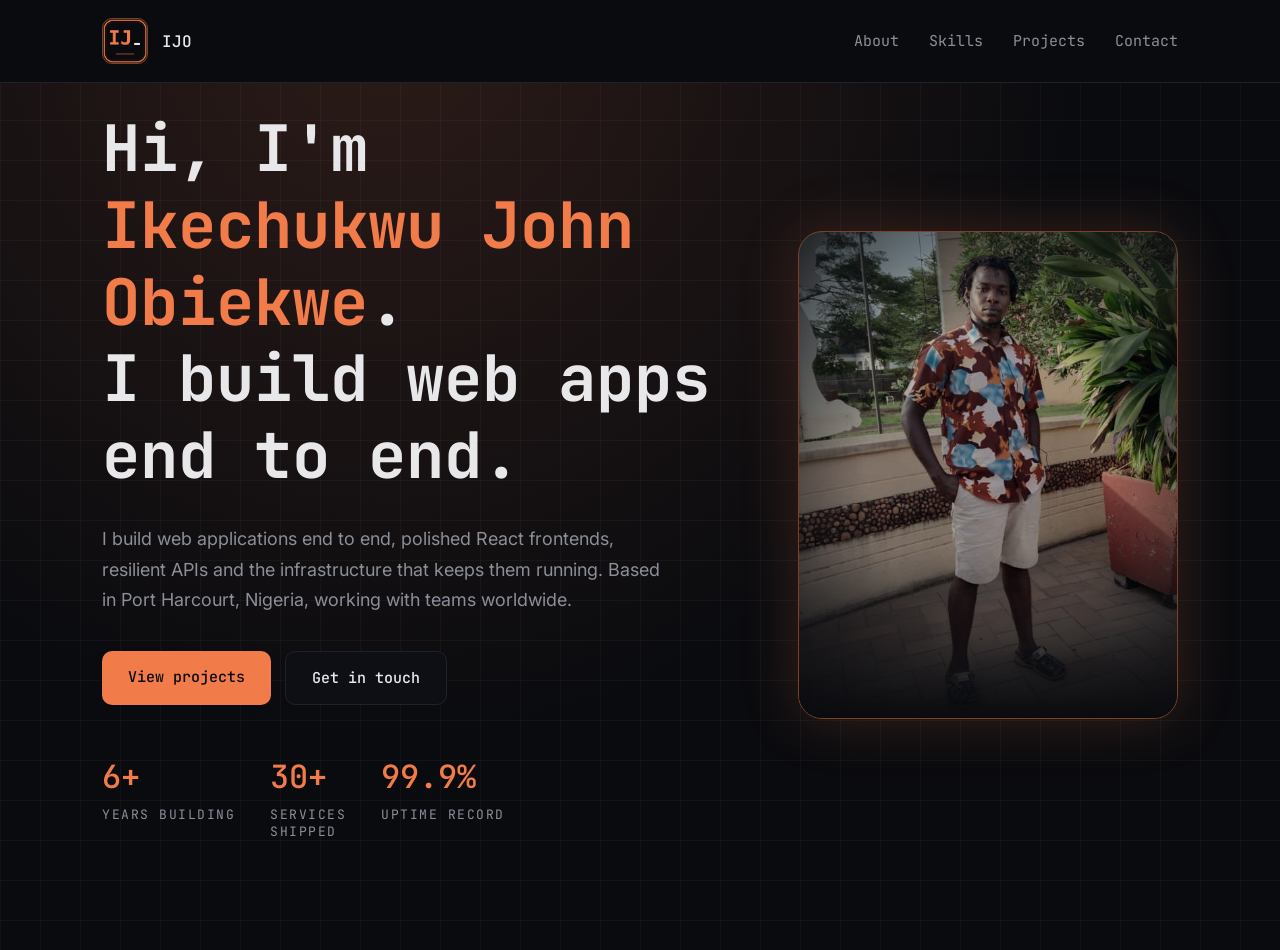
==== index.html @ 524686c5 "first commit" ====
<!DOCTYPE html>
<html lang="en">

<head>
    <meta charset="UTF-8">
    <meta name="viewport" content="width=device-width, initial-scale=1.0">
    <title>My Portfolio</title>

    <link rel="preconnect" href="https://fonts.googleapis.com">
    <link rel="preconnect" href="https://fonts.gstatic.com" crossorigin>
    <link
        href="https://fonts.googleapis.com/css2?family=Inter:wght@400;500&family=JetBrains+Mono:wght@400;500;700&display=swap"
        rel="stylesheet">
    <link rel="stylesheet" href="/style.css">
    <link rel="stylesheet" href="/profile-photo.css">
    <link rel="shortcut icon" href="/images/favicon.ico" type="">
</head>

<body>

    <!-- navbar -->
    <header class="navbar">
        <div class="brand">
            <div class="brand-icon"><img src="/images/favicon.png" alt="Ikechukwu"></div>
            <span>IJO</span>
        </div>

        <nav class="nav-links" id="navLinks">
            <a href="/about.html">About</a>
            <a href="/skills.html">Skills</a>
            <a href="/project.html">Projects</a>
            <a href="/contact.html">Contact</a>
        </nav>

        <button class="menu-btn" id="menuBtn" aria-label="Menu">
            <span></span>
            <span></span>
            <span></span>
        </button>
    </header>

    <!-- hero -->
    <section class="hero">
        <div class="hero-wrap">

            <div class="hero-inner">
                <!-- <p class="eyebrow">// FULL-STACK WEB DEVELOPER</p> -->

                <h1>Hi, I'm <br><span>Ikechukwu John Obiekwe</span>.<br>I build web apps end to end.</h1>

                <p>I build web applications end to end, polished React frontends, resilient APIs and the infrastructure
                    that keeps them running. Based in Port Harcourt, Nigeria, working with teams worldwide.</p>

                <div class="buttons">
                    <a href="/project.html" class="btn btn-orange">View projects</a>
                    <a href="/contact.html" class="btn btn-dark">Get in touch</a>
                </div>

                <div class="stats">
                    <div>
                        <div class="stat-number">6+</div>
                        <div class="stat-label">Years building</div>
                    </div>
                    <div>
                        <div class="stat-number">30+</div>
                        <div class="stat-label">Services <br>shipped</div>
                    </div>
                    <div>
                        <div class="stat-number">99.9%</div>
                        <div class="stat-label">Uptime record</div>
                    </div>
                </div>
            </div>

            <!-- my picture -->
            <div class="hero-photo">
                <img src="/images/profile.jpg" alt="Ikechukwu John Obiekwe">
            </div>

        </div>
    </section>

    <script src="/script.js"></script>

</body>
---- style.css ----
* {
    margin: 0;
    padding: 0;
    box-sizing: border-box;
}

body {
    background: #0a0b0f;
    color: #e8e8ea;
    font-family: "Inter", Arial, sans-serif;
}

.mono {
    font-family: "JetBrains Mono", monospace;
}

/* NAVBAR */
.navbar {
    display: flex;
    justify-content: space-between;
    align-items: center;
    padding: 16px 24px;
    border-bottom: 1px solid #1f2229;
    background: #0a0b0f;
    position: fixed;
    width: 100vw;
    z-index: 10; 
}

.brand {
    display: flex;
    align-items: center;
    gap: 14px;
    font-family: "JetBrains Mono", monospace;
    font-weight: 500;
}

.brand-icon {
    width: 46px;
    height: 46px;
    display: flex;
    align-items: center;
    justify-content: center;
    border: 1px solid #7a4128;
    background: #1a1210;
    border-radius: 10px;
    color: #f27b4a;
    font-size: 15px;
}

.menu-btn {
    width: 50px;
    height: 50px;
    border: 1px solid #1f2229;
    background: #0d0f14;
    border-radius: 10px;
    cursor: pointer;
    display: flex;
    flex-direction: column;
    justify-content: center;
    align-items: center;
    gap: 5px;
}

.menu-btn span {
    width: 22px;
    height: 2px;
    background: #e8e8ea;
}

.nav-links {
    display: none;
    flex-direction: column;
    position: absolute;
    top: 100%;
    left: 0;
    right: 0;
    background: #0a0b0f;
    border-bottom: 1px solid #1f2229;
    padding: 10px 24px 20px;
    z-index: 10;
}

.nav-links.open {
    display: flex;
}

.nav-links a {
    color: #8b8f99;
    text-decoration: none;
    font-family: "JetBrains Mono", monospace;
    font-size: 15px;
    padding: 12px 0;
}

.nav-links a:hover {
    color: #f27b4a;
}

/* HERO */
.hero {
    padding: 60px 24px 70px;
    background-color: #0a0b0f;
    background-image:
        radial-gradient(ellipse at 30% 0%, rgba(242, 123, 74, 0.15), transparent 55%),
        linear-gradient(rgba(255, 255, 255, 0.03) 1px, transparent 1px),
        linear-gradient(90deg, rgba(255, 255, 255, 0.03) 1px, transparent 1px);
    background-size: 100% 100%, 40px 40px, 40px 40px;
}

.hero-inner {
    max-width: 1000px;
    margin: 0 auto;
}

.eyebrow {
    font-family: "JetBrains Mono", monospace;
    color: #f27b4a;
    font-size: 15px;
    letter-spacing: 2px;
    margin-bottom: 25px;
}

.hero h1 {
    font-family: "JetBrains Mono", monospace;
    font-size: 44px;
    line-height: 1.2;
    font-weight: 700;
    margin-bottom: 30px;
}

.hero h1 span {
    color: #f27b4a;
}

.hero p {
    color: #8b8f99;
    font-size: 18px;
    line-height: 1.7;
    max-width: 560px;
    margin-bottom: 35px;
}

.buttons {
    display: flex;
    gap: 14px;
    flex-wrap: wrap;
    margin-bottom: 50px;
}

.btn {
    padding: 16px 26px;
    border-radius: 10px;
    text-decoration: none;
    font-family: "JetBrains Mono", monospace;
    font-size: 15px;
    font-weight: 500;
}

.btn-orange {
    background: #f27b4a;
    color: #0a0b0f;
}

.btn-dark {
    background: #0d0f14;
    color: #e8e8ea;
    border: 1px solid #1f2229;
}

/* STATS */
.stats {
    display: flex;
    gap: 35px;
    flex-wrap: wrap;
}

.stat-number {
    font-family: "JetBrains Mono", monospace;
    color: #f27b4a;
    font-size: 32px;
    font-weight: 500;
    margin-bottom: 8px;
}

.stat-label {
    font-family: "JetBrains Mono", monospace;
    color: #8b8f99;
    font-size: 13px;
    letter-spacing: 1.5px;
    text-transform: uppercase;
}


/* PROFILE PHOTO */

/* small photo inside the logo box */
.brand-icon {
    overflow: hidden;
    padding: 0;
}

.brand-icon img {
    width: 100%;
    height: 100%;
    object-fit: cover;
    display: block;
}

/* layout: text and photo together */
.hero-wrap {
    display: flex;
    flex-direction: column;
    gap: 50px;
    max-width: 1000px;
    margin: 0 auto;
}

/* big photo in the hero */
.hero-photo {
    position: relative;
    width: 100%;
    max-width: 380px;
    margin: 0 auto;
    border-radius: 24px;
    overflow: hidden;
    border: 1px solid #7a4128;
    box-shadow: 0 0 60px rgba(242, 123, 74, 0.2);
}

.hero-photo img {
    display: block;
    width: 100%;
    height: auto;
    /* darker, calmer colours so the photo sits in the dark page */
    filter: brightness(0.8) contrast(1.1) saturate(0.85);
}

/* soft orange tint to match the theme */
.hero-photo::before {
    content: "";
    position: absolute;
    inset: 0;
    background: rgba(242, 123, 74, 0.18);
    mix-blend-mode: soft-light;
    z-index: 1;
}

/* dark edges and bottom fade into the page background */
.hero-photo::after {
    content: "";
    position: absolute;
    inset: 0;
    background:
        radial-gradient(ellipse at center, transparent 45%, rgba(10, 11, 15, 0.8) 100%),
        linear-gradient(to top, #0a0b0f 0%, transparent 35%);
    z-index: 2;
}

/* DESKTOP */
@media (min-width: 800px) {
    .hero-wrap {
        flex-direction: row;
        align-items: center;
        justify-content: space-between;
        gap: 60px;
        max-width: none;
        margin: 0;
    }

    .hero-wrap .hero-inner {
        flex: 1;
    }

    .hero-wrap .hero h1,
    .hero-wrap h1 {
        font-size: 52px;
    }

    .hero-photo {
        flex-shrink: 0;
        width: 380px;
        margin: 0;
    }
}


/* DESKTOP */
@media (min-width: 800px) {
    .navbar {
        padding: 18px 8%;
    }

    .menu-btn {
        display: none;
    }

    .nav-links {
        display: flex;
        flex-direction: row;
        position: static;
        border: none;
        padding: 0;
        gap: 30px;
    }

    .hero {
        padding: 110px 8% 110px;
    }

    .hero-inner {
        margin: 0;
    }

    .hero h1 {
        font-size: 64px;
    }
}
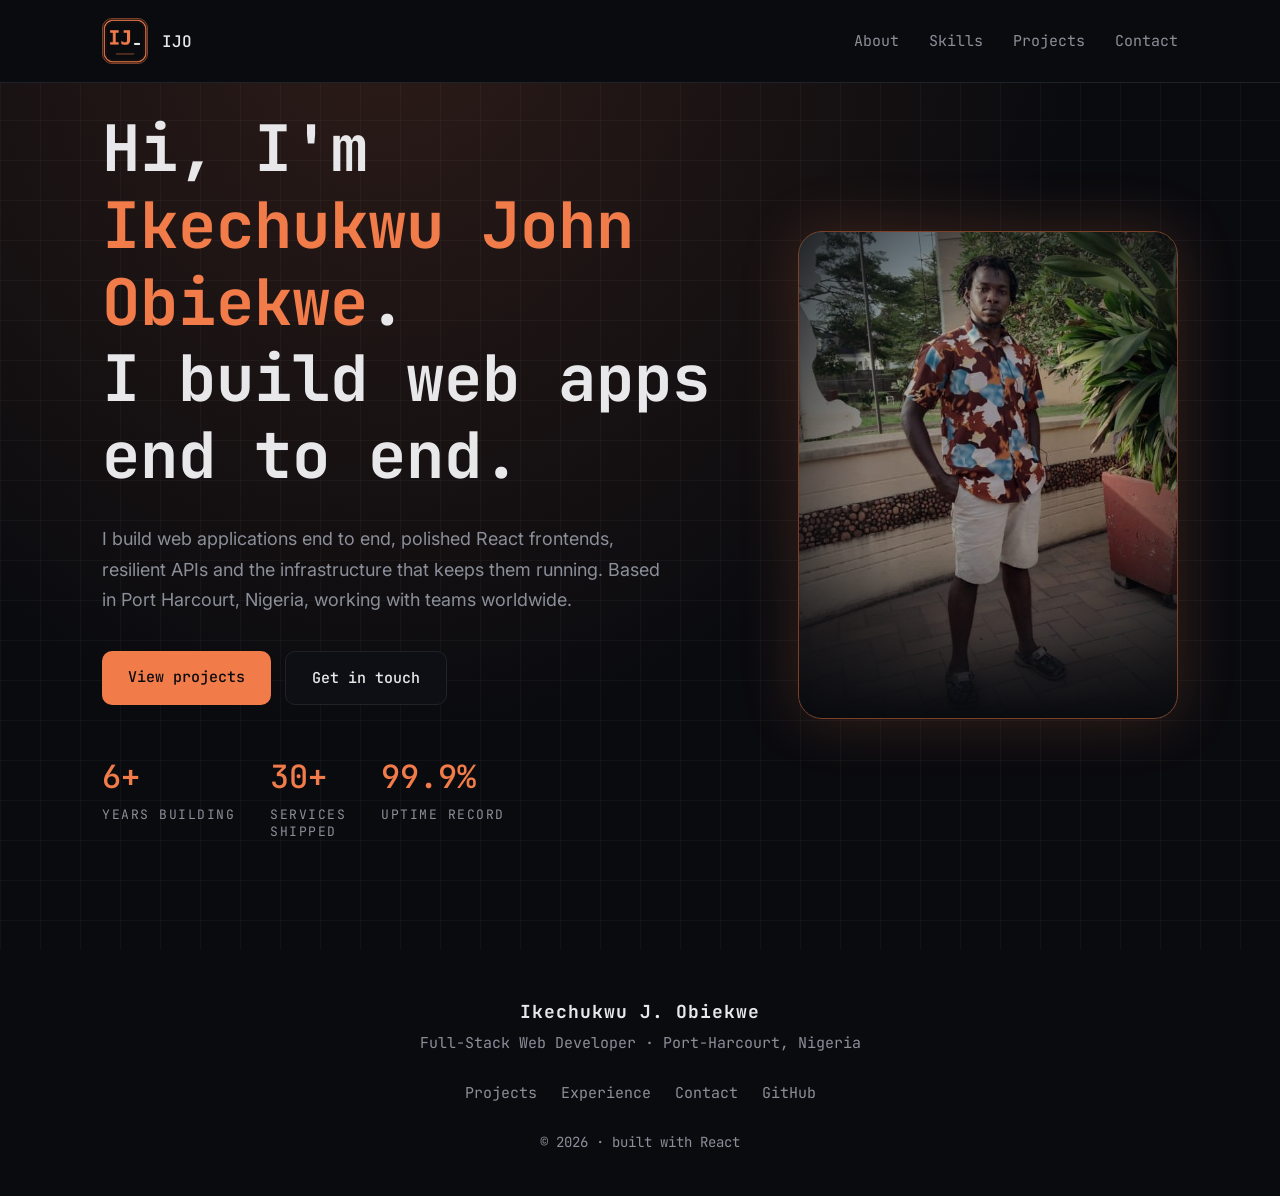
==== commit 6e6b17a2: "update all" ====
--- a/index.html
+++ b/index.html
@@ -80,6 +80,20 @@
         </div>
     </section>
 
+    <footer class="footer">
+        <p class="footer-name">Ikechukwu J. Obiekwe</p>
+        <p class="footer-role">Full-Stack Web Developer · Port-Harcourt, Nigeria</p>
+
+        <div class="footer-links">
+            <a href="/project.html">Projects</a>
+            <a href="#">Experience</a>
+            <a href="/contact.html">Contact</a>
+            <a href="#">GitHub</a>
+        </div>
+
+        <p class="footer-copy">© 2026 · built with React</p>
+    </footer>
+
     <script src="/script.js"></script>
 
 </body>
--- a/style.css
+++ b/style.css
@@ -24,7 +24,7 @@
     background: #0a0b0f;
     position: fixed;
     width: 100vw;
-    z-index: 10; 
+    z-index: 1;
 }
 
 .brand {
@@ -99,7 +99,7 @@
 
 /* HERO */
 .hero {
-    padding: 60px 24px 70px;
+    padding: 90px 24px 70px;
     background-color: #0a0b0f;
     background-image:
         radial-gradient(ellipse at 30% 0%, rgba(242, 123, 74, 0.15), transparent 55%),
@@ -257,6 +257,50 @@
     z-index: 2;
 }
 
+.footer {
+    padding: 50px 24px 45px;
+    background: #0a0b0f;
+    text-align: center;
+    font-family: "JetBrains Mono", monospace;
+}
+
+.footer-name {
+    font-size: 18px;
+    font-weight: 700;
+    letter-spacing: 1px;
+    margin-bottom: 10px;
+}
+
+.footer-role {
+    font-size: 15px;
+    color: #8b8f99;
+    margin-bottom: 30px;
+}
+
+.footer-links {
+    display: flex;
+    justify-content: center;
+    flex-wrap: wrap;
+    gap: 14px 24px;
+    margin-bottom: 30px;
+}
+
+.footer-links a {
+    color: #8b8f99;
+    text-decoration: none;
+    font-size: 15px;
+}
+
+.footer-links a:hover {
+    color: #f27b4a;
+}
+
+.footer-copy {
+    font-size: 14px;
+    color: #8b8f99;
+}
+
+
 /* DESKTOP */
 @media (min-width: 800px) {
     .hero-wrap {
@@ -315,4 +359,4 @@
     .hero h1 {
         font-size: 64px;
     }
-}
+}
